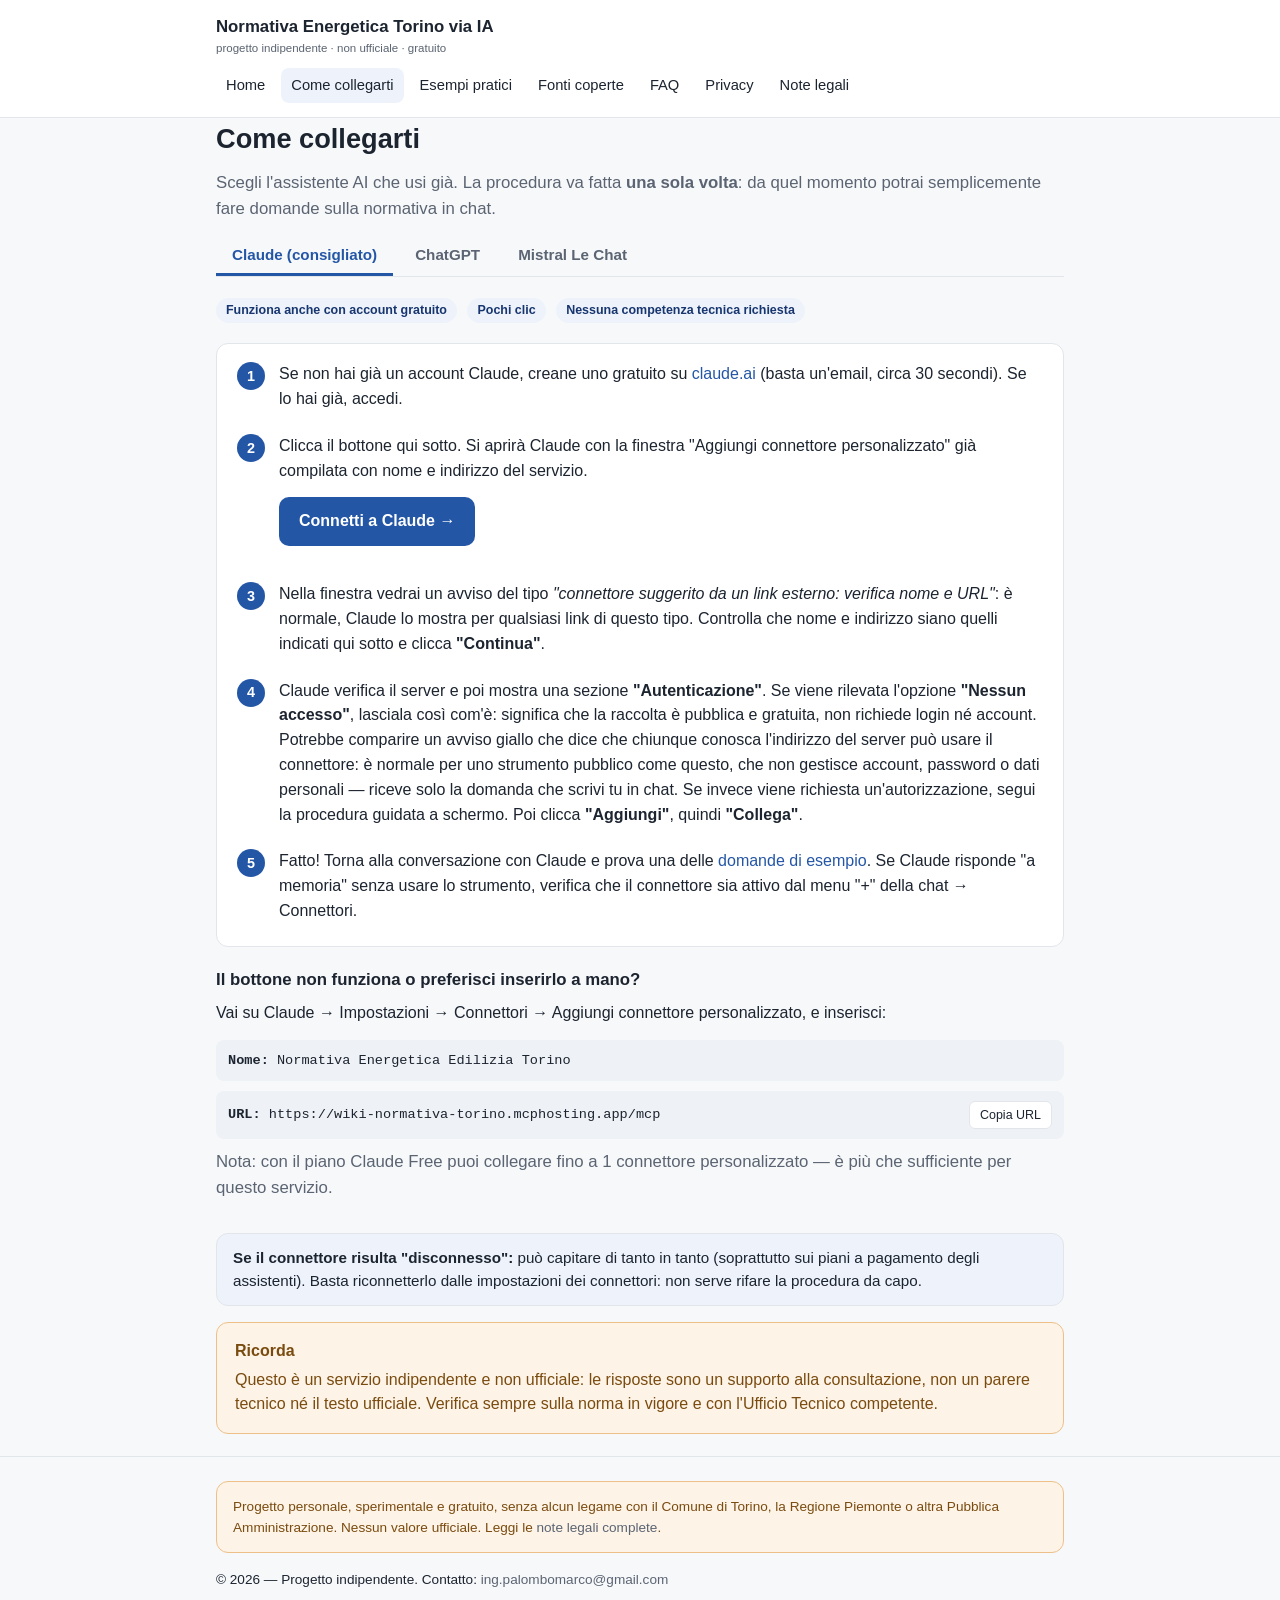
==== come-collegarti.html @ 1e22feb6 "Sito guida per il connettore MCP Normativa Energetica Edilizia Torino Adattato dal sito del calcolat" ====
<!DOCTYPE html>
<html lang="it">
<head>
<meta charset="UTF-8">
<meta name="viewport" content="width=device-width, initial-scale=1">
<title>Come collegarti — Normativa Energetica Torino via IA</title>
<meta name="description" content="Guida passo-passo per collegare la raccolta di normativa energetica edilizia di Torino a Claude, ChatGPT o Mistral Le Chat.">
<link rel="icon" href="data:image/svg+xml,%3Csvg xmlns=%27http://www.w3.org/2000/svg%27 viewBox=%270 0 32 32%27%3E%3Crect width=%2732%27 height=%2732%27 rx=%277%27 fill=%27%232456a6%27/%3E%3Ctext x=%2716%27 y=%2723%27 text-anchor=%27middle%27 font-family=%27Georgia,serif%27 font-size=%2720%27 font-weight=%27bold%27 fill=%27white%27%3E%C2%A7%3C/text%3E%3C/svg%3E">
<link rel="stylesheet" href="style.css">
</head>
<body>
<header class="site-header">
  <div class="container">
    <div class="brand">Normativa Energetica Torino via IA
      <small>progetto indipendente &middot; non ufficiale &middot; gratuito</small>
    </div>
    <nav class="site-nav">
      <a href="index.html">Home</a>
      <a href="come-collegarti.html" class="active">Come collegarti</a>
      <a href="esempi.html">Esempi pratici</a>
      <a href="fonti.html">Fonti coperte</a>
      <a href="faq.html">FAQ</a>
      <a href="privacy.html">Privacy</a>
      <a href="note-legali.html">Note legali</a>
    </nav>
  </div>
</header>

<main class="container">

  <h1>Come collegarti</h1>
  <p class="lead">
    Scegli l'assistente AI che usi già. La procedura va fatta <strong>una sola volta</strong>:
    da quel momento potrai semplicemente fare domande sulla normativa in chat.
  </p>

  <div class="tabs" role="tablist">
    <button class="tab-btn active" role="tab" aria-selected="true" data-tab="tab-claude">Claude (consigliato)</button>
    <button class="tab-btn" role="tab" aria-selected="false" data-tab="tab-chatgpt">ChatGPT</button>
    <button class="tab-btn" role="tab" aria-selected="false" data-tab="tab-lechat">Mistral Le Chat</button>
  </div>

  <!-- CLAUDE -->
  <div class="tab-panel active" id="tab-claude">
    <p>
      <span class="pill">Funziona anche con account gratuito</span>
      <span class="pill">Pochi clic</span>
      <span class="pill">Nessuna competenza tecnica richiesta</span>
    </p>

    <div class="card">
      <ol class="steps">
        <li>
          Se non hai già un account Claude, creane uno gratuito su
          <a href="https://claude.ai" target="_blank" rel="noopener">claude.ai</a> (basta un'email,
          circa 30 secondi). Se lo hai già, accedi.
        </li>
        <li>
          Clicca il bottone qui sotto. Si aprirà Claude con la finestra "Aggiungi connettore
          personalizzato" già compilata con nome e indirizzo del servizio.
          <div class="btn-row">
            <a class="btn" id="claude-connect-btn"
               href="https://claude.ai/customize/connectors?modal=add-custom-connector&amp;connectorName=Normativa%20Energetica%20Edilizia%20Torino&amp;connectorUrl=https%3A%2F%2Fwiki-normativa-torino.mcphosting.app%2Fmcp"
               target="_blank" rel="noopener">
              Connetti a Claude &rarr;
            </a>
          </div>
        </li>
        <li>
          Nella finestra vedrai un avviso del tipo <em>"connettore suggerito da un link
          esterno: verifica nome e URL"</em>: è normale, Claude lo mostra per qualsiasi link di
          questo tipo. Controlla che nome e indirizzo siano quelli indicati qui sotto e clicca
          <strong>"Continua"</strong>.
        </li>
        <li>
          Claude verifica il server e poi mostra una sezione <strong>"Autenticazione"</strong>.
          Se viene rilevata l'opzione <strong>"Nessun accesso"</strong>, lasciala così com'è:
          significa che la raccolta è pubblica e gratuita, non richiede login né account.
          Potrebbe comparire un avviso giallo che dice che chiunque conosca l'indirizzo del
          server può usare il connettore: è normale per uno strumento pubblico come questo, che
          non gestisce account, password o dati personali — riceve solo la domanda che scrivi
          tu in chat. Se invece viene richiesta un'autorizzazione, segui la procedura guidata a
          schermo. Poi clicca <strong>"Aggiungi"</strong>, quindi <strong>"Collega"</strong>.
        </li>
        <li>
          Fatto! Torna alla conversazione con Claude e prova una delle
          <a href="esempi.html">domande di esempio</a>. Se Claude risponde "a memoria" senza usare
          lo strumento, verifica che il connettore sia attivo dal menu "+" della chat &rarr; Connettori.
        </li>
      </ol>
    </div>

    <h3>Il bottone non funziona o preferisci inserirlo a mano?</h3>
    <p>Vai su Claude &rarr; Impostazioni &rarr; Connettori &rarr; Aggiungi connettore personalizzato, e inserisci:</p>
    <div class="code-box">
      <span><strong>Nome:</strong> Normativa Energetica Edilizia Torino</span>
    </div>
    <div class="code-box">
      <span id="mcp-url-claude"><strong>URL:</strong> https://wiki-normativa-torino.mcphosting.app/mcp</span>
      <button class="copy-btn" onclick="copyText(this, 'https://wiki-normativa-torino.mcphosting.app/mcp')">Copia URL</button>
    </div>
    <p class="lead">
      Nota: con il piano Claude Free puoi collegare fino a 1 connettore personalizzato — è più
      che sufficiente per questo servizio.
    </p>
  </div>

  <!-- CHATGPT -->
  <div class="tab-panel" id="tab-chatgpt">
    <p>
      <span class="pill">Richiede piano Plus, Pro, Business o Enterprise/Edu</span>
      <span class="pill">Il piano Free NON è supportato</span>
      <span class="pill">5-6 passaggi</span>
    </p>

    <div class="banner warn">
      <strong>Nota</strong>
      ChatGPT richiede di attivare la "Developer mode" (modalità sviluppatore) per poter
      collegare un connettore personalizzato come questo. È una funzione ufficiale di OpenAI,
      non qualcosa di rischioso, ma comparirà un avviso di attenzione: è normale, riguarda
      qualsiasi connettore esterno, non solo questo.
    </div>

    <div class="card">
      <ol class="steps">
        <li>Apri ChatGPT sul web e accedi con un account Plus, Pro, Business, Enterprise o Edu.</li>
        <li>Vai su <strong>Impostazioni &rarr; App e connettori</strong> (in inglese "Settings &rarr; Apps &amp; Connectors").</li>
        <li>Nelle impostazioni avanzate, attiva <strong>"Developer mode"</strong> (modalità sviluppatore).</li>
        <li>Clicca <strong>"Aggiungi connettore" / "Add connector"</strong>, scegli l'opzione per un connettore personalizzato (custom/remote MCP) e incolla i dati qui sotto.</li>
        <li>Conferma la creazione del connettore.</li>
        <li>
          Nella conversazione, apri il menu degli strumenti/connettori e assicurati che il
          connettore sia attivato per quella chat, poi prova una
          <a href="esempi.html">domanda di esempio</a>.
        </li>
      </ol>
    </div>

    <div class="code-box">
      <span><strong>Nome:</strong> Normativa Energetica Edilizia Torino</span>
    </div>
    <div class="code-box">
      <span><strong>URL:</strong> https://wiki-normativa-torino.mcphosting.app/mcp</span>
      <button class="copy-btn" onclick="copyText(this, 'https://wiki-normativa-torino.mcphosting.app/mcp')">Copia URL</button>
    </div>
  </div>

  <!-- LE CHAT -->
  <div class="tab-panel" id="tab-lechat">
    <p>
      <span class="pill">Funziona anche con account gratuito</span>
      <span class="pill">3-4 passaggi</span>
    </p>

    <div class="card">
      <ol class="steps">
        <li>
          Apri <a href="https://chat.mistral.ai" target="_blank" rel="noopener">Le Chat</a>
          (Mistral AI) e accedi, oppure crea un account gratuito.
        </li>
        <li>Vai su <strong>Impostazioni &rarr; Connettori</strong> e scegli di aggiungere un connettore personalizzato.</li>
        <li>Incolla i dati qui sotto e conferma. Se compare una richiesta di accesso/autorizzazione, segui semplicemente la procedura guidata a schermo.</li>
        <li>
          Fatto! Torna alla conversazione e prova una
          <a href="esempi.html">domanda di esempio</a>.
        </li>
      </ol>
    </div>

    <div class="code-box">
      <span><strong>Nome:</strong> Normativa Energetica Edilizia Torino</span>
    </div>
    <div class="code-box">
      <span><strong>URL:</strong> https://wiki-normativa-torino.mcphosting.app/mcp</span>
      <button class="copy-btn" onclick="copyText(this, 'https://wiki-normativa-torino.mcphosting.app/mcp')">Copia URL</button>
    </div>
  </div>

  <div class="tip" style="margin-top:32px;">
    <strong>Se il connettore risulta "disconnesso":</strong> può capitare di tanto in tanto
    (soprattutto sui piani a pagamento degli assistenti). Basta riconnetterlo dalle impostazioni
    dei connettori: non serve rifare la procedura da capo.
  </div>

  <div class="banner warn">
    <strong>Ricorda</strong>
    Questo è un servizio indipendente e non ufficiale: le risposte sono un supporto alla
    consultazione, non un parere tecnico né il testo ufficiale. Verifica sempre sulla norma
    in vigore e con l'Ufficio Tecnico competente.
  </div>

</main>

<footer class="site-footer">
  <div class="container">
    <div class="disclaimer">
      Progetto personale, sperimentale e gratuito, senza alcun legame con il Comune di Torino,
      la Regione Piemonte o altra Pubblica Amministrazione. Nessun valore ufficiale.
      Leggi le <a href="note-legali.html">note legali complete</a>.
    </div>
    <p>&copy; 2026 — Progetto indipendente. Contatto: <a href="mailto:ing.palombomarco@gmail.com">ing.palombomarco@gmail.com</a></p>
  </div>
</footer>

<script src="script.js"></script>
</body>
</html>
---- style.css ----
:root {
  --bg: #f7f8fa;
  --surface: #ffffff;
  --text: #1c2430;
  --text-muted: #5b6472;
  --border: #e2e5ea;
  --primary: #2456a6;
  --primary-dark: #17356f;
  --primary-contrast: #ffffff;
  --accent-bg: #eef3fb;
  --warn-bg: #fdf3e7;
  --warn-border: #eec089;
  --warn-text: #7a4b0f;
  --danger-bg: #fdecec;
  --danger-border: #f0a9a9;
  --danger-text: #8a1f1f;
  --code-bg: #eef1f5;
  --radius: 12px;
}

@media (prefers-color-scheme: dark) {
  :root:not([data-theme="light"]) {
    --bg: #10151c;
    --surface: #171d26;
    --text: #e7ebf0;
    --text-muted: #9aa4b2;
    --border: #2a323d;
    --primary: #6fa0e6;
    --primary-dark: #8fb6ee;
    --primary-contrast: #0b1420;
    --accent-bg: #182335;
    --warn-bg: #2c2312;
    --warn-border: #6b4c17;
    --warn-text: #f0c98a;
    --danger-bg: #2b1414;
    --danger-border: #7a2f2f;
    --danger-text: #f2a3a3;
    --code-bg: #1c232d;
  }
}

:root[data-theme="dark"] {
  --bg: #10151c;
  --surface: #171d26;
  --text: #e7ebf0;
  --text-muted: #9aa4b2;
  --border: #2a323d;
  --primary: #6fa0e6;
  --primary-dark: #8fb6ee;
  --primary-contrast: #0b1420;
  --accent-bg: #182335;
  --warn-bg: #2c2312;
  --warn-border: #6b4c17;
  --warn-text: #f0c98a;
  --danger-bg: #2b1414;
  --danger-border: #7a2f2f;
  --danger-text: #f2a3a3;
  --code-bg: #1c232d;
}

* { box-sizing: border-box; }

html, body {
  margin: 0;
  padding: 0;
  background: var(--bg);
  color: var(--text);
  font-family: -apple-system, "Segoe UI", Roboto, Helvetica, Arial, sans-serif;
  line-height: 1.55;
}

a { color: var(--primary); text-decoration: none; }
a:hover { text-decoration: underline; }

.container {
  max-width: 880px;
  margin: 0 auto;
  padding: 0 16px;
}

header.site-header {
  border-bottom: 1px solid var(--border);
  background: var(--surface);
  position: sticky;
  top: 0;
  z-index: 10;
}

.site-header .container {
  display: flex;
  align-items: center;
  justify-content: space-between;
  padding: 14px 16px;
  flex-wrap: wrap;
  gap: 10px;
}

.brand {
  font-weight: 700;
  font-size: 1.05rem;
  color: var(--text);
}

.brand small {
  display: block;
  font-weight: 400;
  font-size: 0.72rem;
  color: var(--text-muted);
}

nav.site-nav {
  display: flex;
  gap: 6px;
  flex-wrap: wrap;
}

nav.site-nav a {
  color: var(--text);
  font-size: 0.92rem;
  padding: 6px 10px;
  border-radius: 8px;
}

nav.site-nav a.active,
nav.site-nav a:hover {
  background: var(--accent-bg);
  text-decoration: none;
}

main {
  padding: 28px 0 60px;
}

h1 { font-size: 1.7rem; margin: 0 0 10px; }
h2 { font-size: 1.3rem; margin: 32px 0 12px; }
h3 { font-size: 1.05rem; margin: 20px 0 8px; }

p { margin: 0 0 14px; color: var(--text); }
.lead { font-size: 1.05rem; color: var(--text-muted); }

.card {
  background: var(--surface);
  border: 1px solid var(--border);
  border-radius: var(--radius);
  padding: 18px 20px;
  margin: 0 0 16px;
}

.banner {
  border-radius: var(--radius);
  padding: 16px 18px;
  margin: 0 0 22px;
  border: 1px solid var(--border);
}

.banner.danger {
  background: var(--danger-bg);
  border-color: var(--danger-border);
  color: var(--danger-text);
}

.banner.warn {
  background: var(--warn-bg);
  border-color: var(--warn-border);
  color: var(--warn-text);
}

.banner strong { display: block; margin-bottom: 4px; }

.btn {
  display: inline-flex;
  align-items: center;
  gap: 8px;
  background: var(--primary);
  color: var(--primary-contrast);
  border: none;
  padding: 12px 20px;
  border-radius: 10px;
  font-size: 1rem;
  font-weight: 600;
  cursor: pointer;
}

.btn:hover { background: var(--primary-dark); text-decoration: none; }

.btn.secondary {
  background: transparent;
  color: var(--primary);
  border: 1px solid var(--primary);
}

.btn-row { display: flex; gap: 10px; flex-wrap: wrap; margin: 14px 0; }

.steps { padding-left: 0; list-style: none; counter-reset: step; margin: 0; }

.steps li {
  counter-increment: step;
  position: relative;
  padding: 0 0 18px 42px;
  margin-bottom: 4px;
}

.steps li::before {
  content: counter(step);
  position: absolute;
  left: 0;
  top: 0;
  width: 28px;
  height: 28px;
  border-radius: 50%;
  background: var(--primary);
  color: var(--primary-contrast);
  font-weight: 700;
  font-size: 0.9rem;
  display: flex;
  align-items: center;
  justify-content: center;
}

.steps li:last-child { padding-bottom: 0; }

.tabs {
  display: flex;
  gap: 6px;
  border-bottom: 1px solid var(--border);
  margin-bottom: 20px;
  flex-wrap: wrap;
}

.tab-btn {
  background: transparent;
  border: none;
  padding: 10px 16px;
  font-size: 0.95rem;
  font-weight: 600;
  color: var(--text-muted);
  cursor: pointer;
  border-bottom: 3px solid transparent;
}

.tab-btn.active {
  color: var(--primary);
  border-bottom-color: var(--primary);
}

.tab-panel { display: none; }
.tab-panel.active { display: block; }

.pill {
  display: inline-block;
  background: var(--accent-bg);
  color: var(--primary-dark);
  border-radius: 999px;
  padding: 3px 10px;
  font-size: 0.78rem;
  font-weight: 600;
  margin: 0 6px 6px 0;
}

code, .code-box {
  font-family: ui-monospace, SFMono-Regular, Consolas, Menlo, monospace;
  background: var(--code-bg);
  border-radius: 8px;
}

code { padding: 2px 6px; font-size: 0.9em; }

.code-box {
  display: flex;
  align-items: center;
  justify-content: space-between;
  gap: 10px;
  padding: 10px 12px;
  margin: 10px 0;
  font-size: 0.85rem;
  overflow-x: auto;
}

.code-box span { word-break: break-all; }

.copy-btn {
  flex-shrink: 0;
  background: var(--surface);
  border: 1px solid var(--border);
  color: var(--text);
  padding: 6px 10px;
  border-radius: 6px;
  font-size: 0.78rem;
  cursor: pointer;
}

.copy-btn:hover { background: var(--accent-bg); }

.prompt-card {
  border: 1px solid var(--border);
  border-radius: var(--radius);
  padding: 14px 16px;
  margin-bottom: 14px;
  background: var(--surface);
}

.prompt-card p { margin: 0 0 10px; font-style: italic; color: var(--text); }

footer.site-footer {
  border-top: 1px solid var(--border);
  padding: 24px 0 40px;
  color: var(--text-muted);
  font-size: 0.85rem;
}

footer.site-footer .disclaimer {
  background: var(--warn-bg);
  border: 1px solid var(--warn-border);
  color: var(--warn-text);
  border-radius: var(--radius);
  padding: 14px 16px;
  margin-bottom: 16px;
}

footer.site-footer a { color: var(--text-muted); }

.faq-item { margin-bottom: 18px; }
.faq-item h3 { margin-bottom: 6px; }

.overview {
  display: grid;
  grid-template-columns: repeat(3, 1fr);
  gap: 12px;
  margin: 8px 0 24px;
}

.overview .card { margin: 0; }
.overview .num {
  display: inline-flex;
  align-items: center;
  justify-content: center;
  width: 28px;
  height: 28px;
  border-radius: 50%;
  background: var(--primary);
  color: var(--primary-contrast);
  font-weight: 700;
  font-size: 0.9rem;
  margin-bottom: 8px;
}
.overview h3 { margin: 0 0 4px; font-size: 1rem; }
.overview p { margin: 0; font-size: 0.92rem; color: var(--text-muted); }

.tip {
  background: var(--accent-bg);
  border: 1px solid var(--border);
  border-radius: var(--radius);
  padding: 12px 16px;
  margin: 16px 0;
  font-size: 0.95rem;
}

@media (max-width: 640px) {
  .overview { grid-template-columns: 1fr; }
}

@media (max-width: 560px) {
  header.site-header { position: static; }
  .site-header .container { flex-direction: column; align-items: flex-start; }
  nav.site-nav { width: 100%; }
  h1 { font-size: 1.45rem; }
  .btn { width: 100%; justify-content: center; }
}

/* --- aggiunte per il sito "Normativa Energetica Torino via IA" --- */

.plain-list { margin: 0; padding-left: 20px; }
.plain-list li { margin-bottom: 8px; }
.plain-list li:last-child { margin-bottom: 0; }

.muted { color: var(--text-muted); font-size: 0.9em; }

.pill-row { line-height: 2; }

.src-table {
  width: 100%;
  border-collapse: collapse;
  background: var(--surface);
  border: 1px solid var(--border);
  border-radius: var(--radius);
  overflow: hidden;
  margin: 0 0 18px;
  font-size: 0.95rem;
}

.src-table th, .src-table td {
  text-align: left;
  padding: 10px 14px;
  border-bottom: 1px solid var(--border);
  vertical-align: top;
}

.src-table th {
  background: var(--accent-bg);
  color: var(--primary-dark);
  font-size: 0.82rem;
  text-transform: uppercase;
  letter-spacing: 0.03em;
}

.src-table tr:last-child td { border-bottom: none; }
.src-table td:last-child, .src-table th:last-child { text-align: right; white-space: nowrap; width: 1%; }
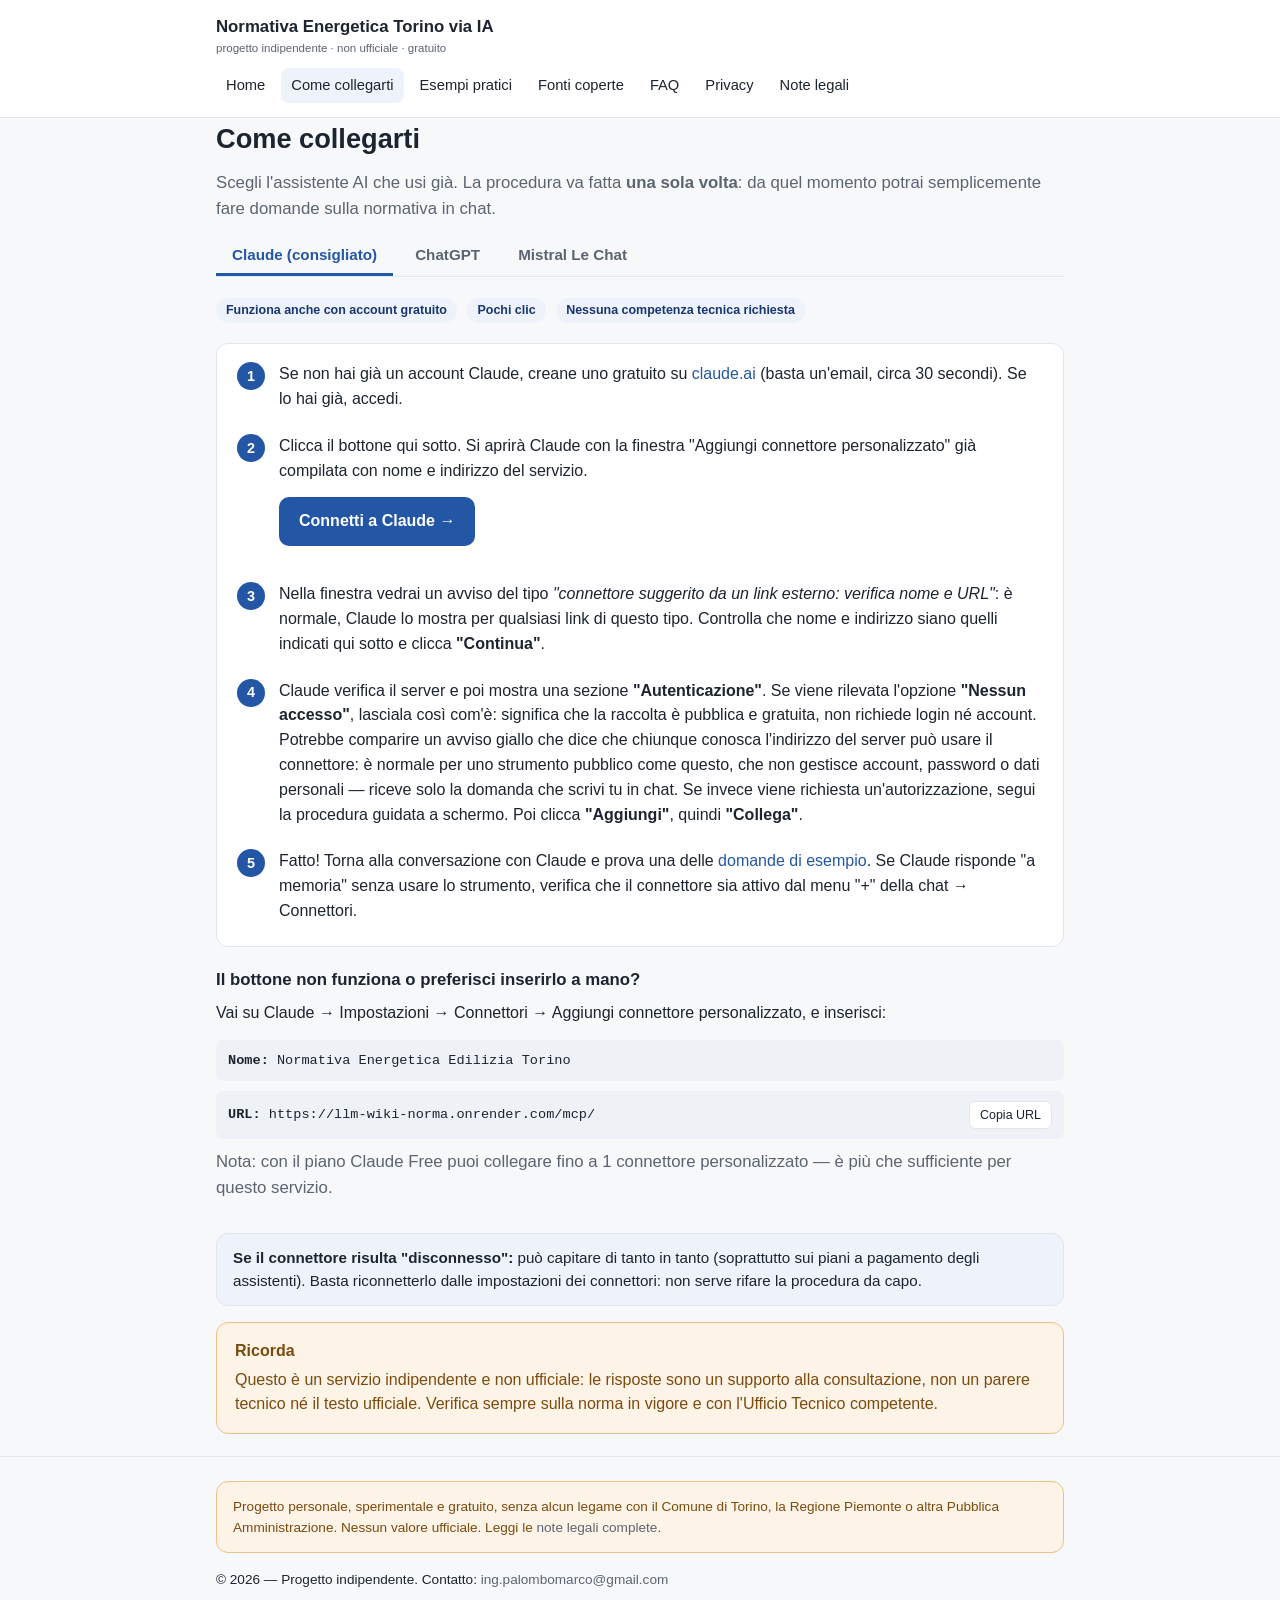
==== commit cf47ef78: "Aggiorna l'URL del connettore MCP al deploy Render https://llm-wiki-norma.onrender.com/mcp/ al posto" ====
--- a/come-collegarti.html
+++ b/come-collegarti.html
@@ -60,7 +60,7 @@
           personalizzato" già compilata con nome e indirizzo del servizio.
           <div class="btn-row">
             <a class="btn" id="claude-connect-btn"
-               href="https://claude.ai/customize/connectors?modal=add-custom-connector&amp;connectorName=Normativa%20Energetica%20Edilizia%20Torino&amp;connectorUrl=https%3A%2F%2Fwiki-normativa-torino.mcphosting.app%2Fmcp"
+               href="https://claude.ai/customize/connectors?modal=add-custom-connector&amp;connectorName=Normativa%20Energetica%20Edilizia%20Torino&amp;connectorUrl=https%3A%2F%2Fllm-wiki-norma.onrender.com%2Fmcp%2F"
                target="_blank" rel="noopener">
               Connetti a Claude &rarr;
             </a>
@@ -96,8 +96,8 @@
       <span><strong>Nome:</strong> Normativa Energetica Edilizia Torino</span>
     </div>
     <div class="code-box">
-      <span id="mcp-url-claude"><strong>URL:</strong> https://wiki-normativa-torino.mcphosting.app/mcp</span>
-      <button class="copy-btn" onclick="copyText(this, 'https://wiki-normativa-torino.mcphosting.app/mcp')">Copia URL</button>
+      <span id="mcp-url-claude"><strong>URL:</strong> https://llm-wiki-norma.onrender.com/mcp/</span>
+      <button class="copy-btn" onclick="copyText(this, 'https://llm-wiki-norma.onrender.com/mcp/')">Copia URL</button>
     </div>
     <p class="lead">
       Nota: con il piano Claude Free puoi collegare fino a 1 connettore personalizzato — è più
@@ -140,8 +140,8 @@
       <span><strong>Nome:</strong> Normativa Energetica Edilizia Torino</span>
     </div>
     <div class="code-box">
-      <span><strong>URL:</strong> https://wiki-normativa-torino.mcphosting.app/mcp</span>
-      <button class="copy-btn" onclick="copyText(this, 'https://wiki-normativa-torino.mcphosting.app/mcp')">Copia URL</button>
+      <span><strong>URL:</strong> https://llm-wiki-norma.onrender.com/mcp/</span>
+      <button class="copy-btn" onclick="copyText(this, 'https://llm-wiki-norma.onrender.com/mcp/')">Copia URL</button>
     </div>
   </div>
 
@@ -171,8 +171,8 @@
       <span><strong>Nome:</strong> Normativa Energetica Edilizia Torino</span>
     </div>
     <div class="code-box">
-      <span><strong>URL:</strong> https://wiki-normativa-torino.mcphosting.app/mcp</span>
-      <button class="copy-btn" onclick="copyText(this, 'https://wiki-normativa-torino.mcphosting.app/mcp')">Copia URL</button>
+      <span><strong>URL:</strong> https://llm-wiki-norma.onrender.com/mcp/</span>
+      <button class="copy-btn" onclick="copyText(this, 'https://llm-wiki-norma.onrender.com/mcp/')">Copia URL</button>
     </div>
   </div>
 
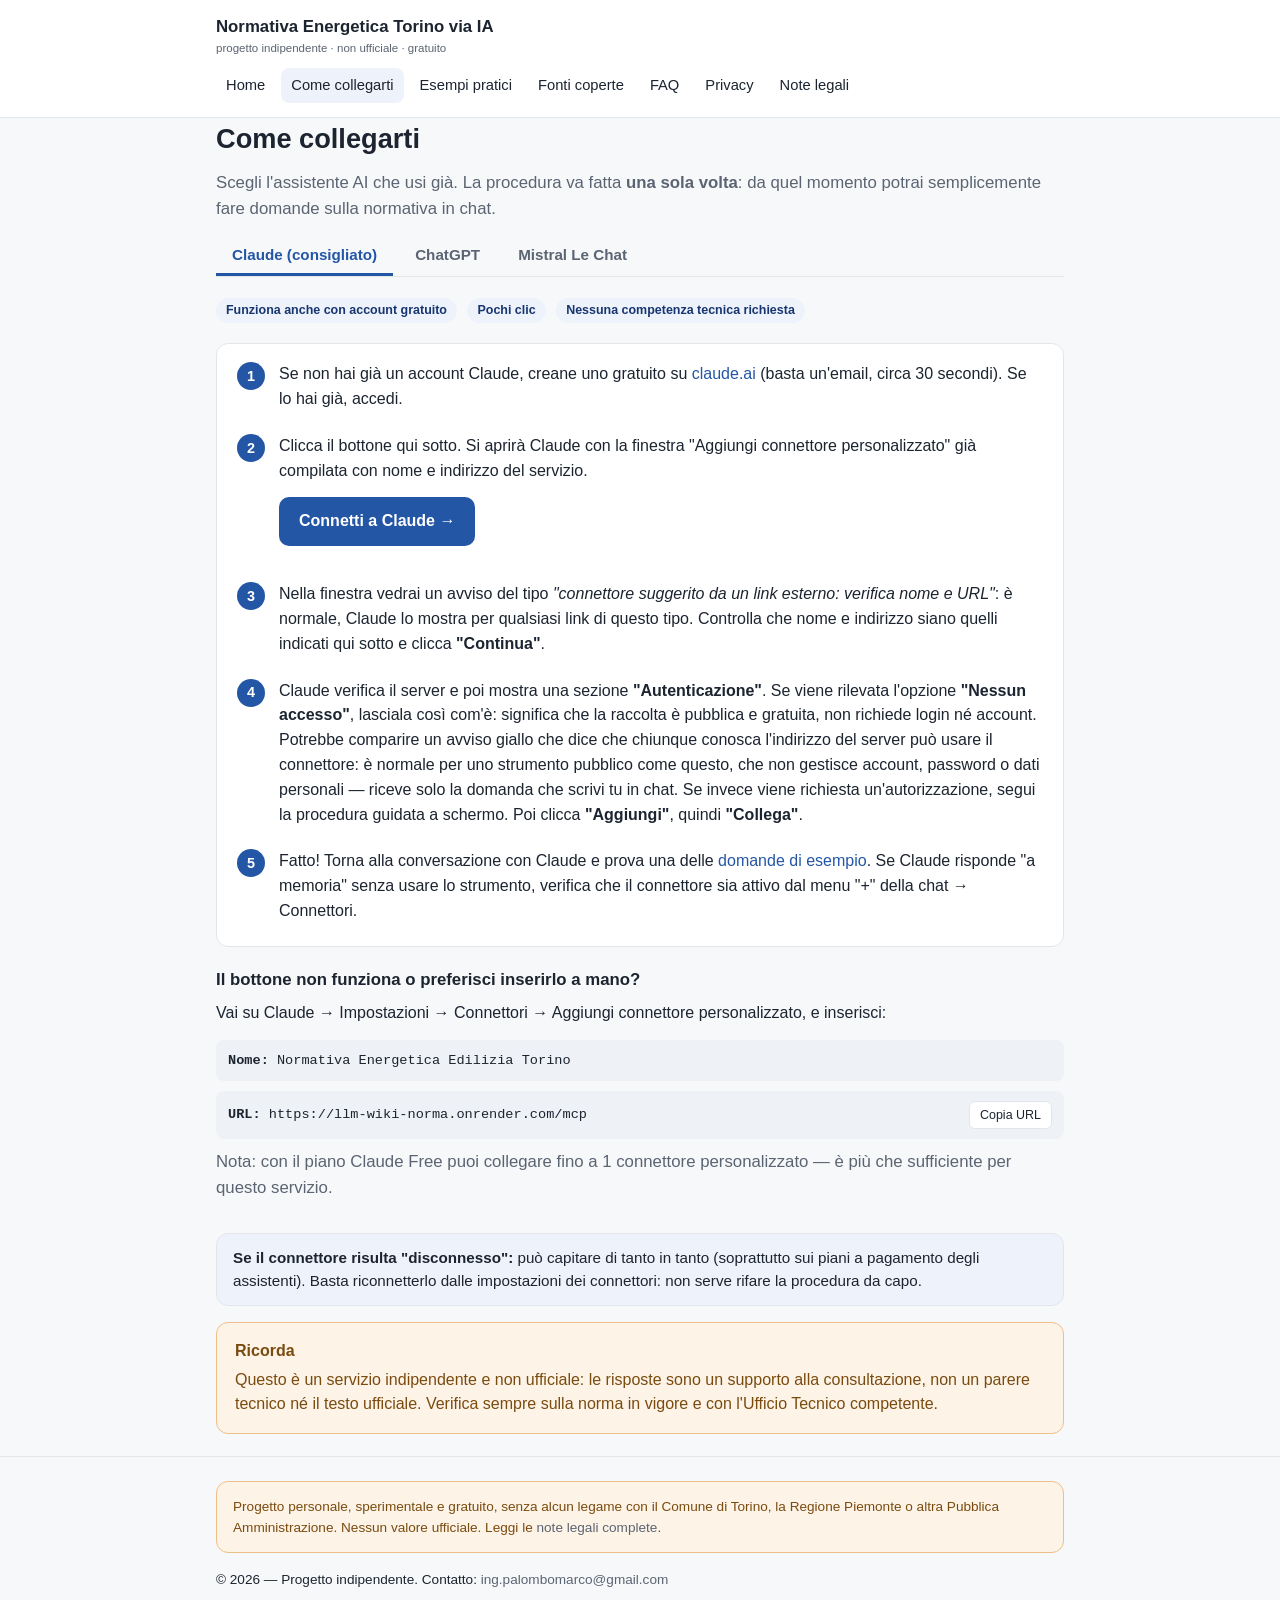
==== commit 0f324a03: "Togli lo slash finale dall'URL del connettore /mcp/ risponde 307 verso /mcp e la verifica del server" ====
--- a/come-collegarti.html
+++ b/come-collegarti.html
@@ -60,7 +60,7 @@
           personalizzato" già compilata con nome e indirizzo del servizio.
           <div class="btn-row">
             <a class="btn" id="claude-connect-btn"
-               href="https://claude.ai/customize/connectors?modal=add-custom-connector&amp;connectorName=Normativa%20Energetica%20Edilizia%20Torino&amp;connectorUrl=https%3A%2F%2Fllm-wiki-norma.onrender.com%2Fmcp%2F"
+               href="https://claude.ai/customize/connectors?modal=add-custom-connector&amp;connectorName=Normativa%20Energetica%20Edilizia%20Torino&amp;connectorUrl=https%3A%2F%2Fllm-wiki-norma.onrender.com%2Fmcp"
                target="_blank" rel="noopener">
               Connetti a Claude &rarr;
             </a>
@@ -96,8 +96,8 @@
       <span><strong>Nome:</strong> Normativa Energetica Edilizia Torino</span>
     </div>
     <div class="code-box">
-      <span id="mcp-url-claude"><strong>URL:</strong> https://llm-wiki-norma.onrender.com/mcp/</span>
-      <button class="copy-btn" onclick="copyText(this, 'https://llm-wiki-norma.onrender.com/mcp/')">Copia URL</button>
+      <span id="mcp-url-claude"><strong>URL:</strong> https://llm-wiki-norma.onrender.com/mcp</span>
+      <button class="copy-btn" onclick="copyText(this, 'https://llm-wiki-norma.onrender.com/mcp')">Copia URL</button>
     </div>
     <p class="lead">
       Nota: con il piano Claude Free puoi collegare fino a 1 connettore personalizzato — è più
@@ -140,8 +140,8 @@
       <span><strong>Nome:</strong> Normativa Energetica Edilizia Torino</span>
     </div>
     <div class="code-box">
-      <span><strong>URL:</strong> https://llm-wiki-norma.onrender.com/mcp/</span>
-      <button class="copy-btn" onclick="copyText(this, 'https://llm-wiki-norma.onrender.com/mcp/')">Copia URL</button>
+      <span><strong>URL:</strong> https://llm-wiki-norma.onrender.com/mcp</span>
+      <button class="copy-btn" onclick="copyText(this, 'https://llm-wiki-norma.onrender.com/mcp')">Copia URL</button>
     </div>
   </div>
 
@@ -171,8 +171,8 @@
       <span><strong>Nome:</strong> Normativa Energetica Edilizia Torino</span>
     </div>
     <div class="code-box">
-      <span><strong>URL:</strong> https://llm-wiki-norma.onrender.com/mcp/</span>
-      <button class="copy-btn" onclick="copyText(this, 'https://llm-wiki-norma.onrender.com/mcp/')">Copia URL</button>
+      <span><strong>URL:</strong> https://llm-wiki-norma.onrender.com/mcp</span>
+      <button class="copy-btn" onclick="copyText(this, 'https://llm-wiki-norma.onrender.com/mcp')">Copia URL</button>
     </div>
   </div>
 
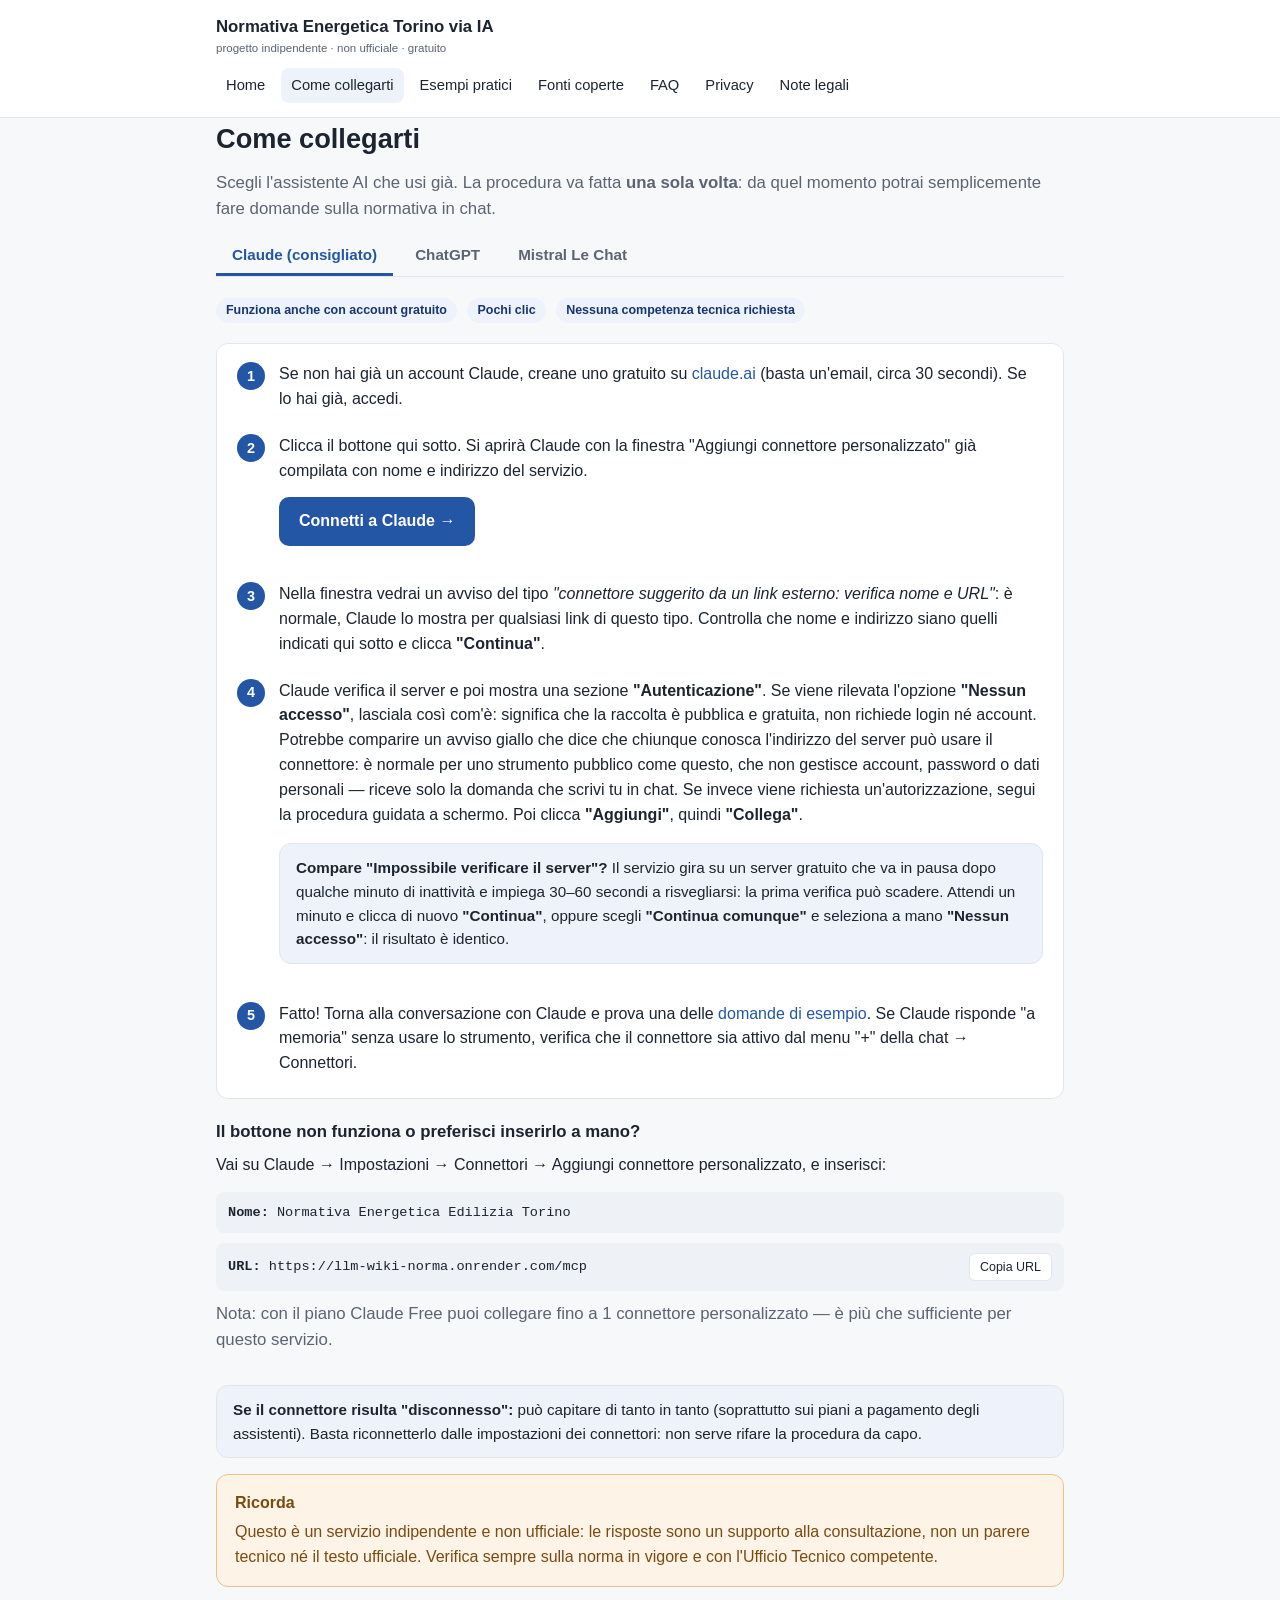
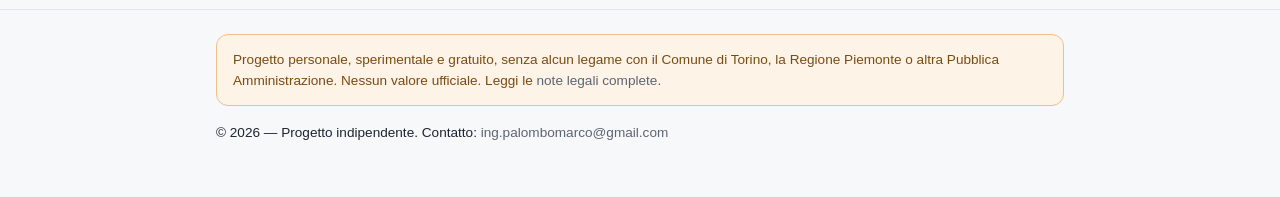
==== commit ca3aa754: "Spiega il caso "Impossibile verificare il server" (istanza free in pausa) L'istanza Render gratuita " ====
--- a/come-collegarti.html
+++ b/come-collegarti.html
@@ -81,6 +81,14 @@
           non gestisce account, password o dati personali — riceve solo la domanda che scrivi
           tu in chat. Se invece viene richiesta un'autorizzazione, segui la procedura guidata a
           schermo. Poi clicca <strong>"Aggiungi"</strong>, quindi <strong>"Collega"</strong>.
+          <div class="tip">
+            <strong>Compare "Impossibile verificare il server"?</strong> Il servizio gira su un
+            server gratuito che va in pausa dopo qualche minuto di inattività e impiega
+            30–60 secondi a risvegliarsi: la prima verifica può scadere. Attendi un minuto e
+            clicca di nuovo <strong>"Continua"</strong>, oppure scegli
+            <strong>"Continua comunque"</strong> e seleziona a mano <strong>"Nessun accesso"</strong>:
+            il risultato è identico.
+          </div>
         </li>
         <li>
           Fatto! Torna alla conversazione con Claude e prova una delle
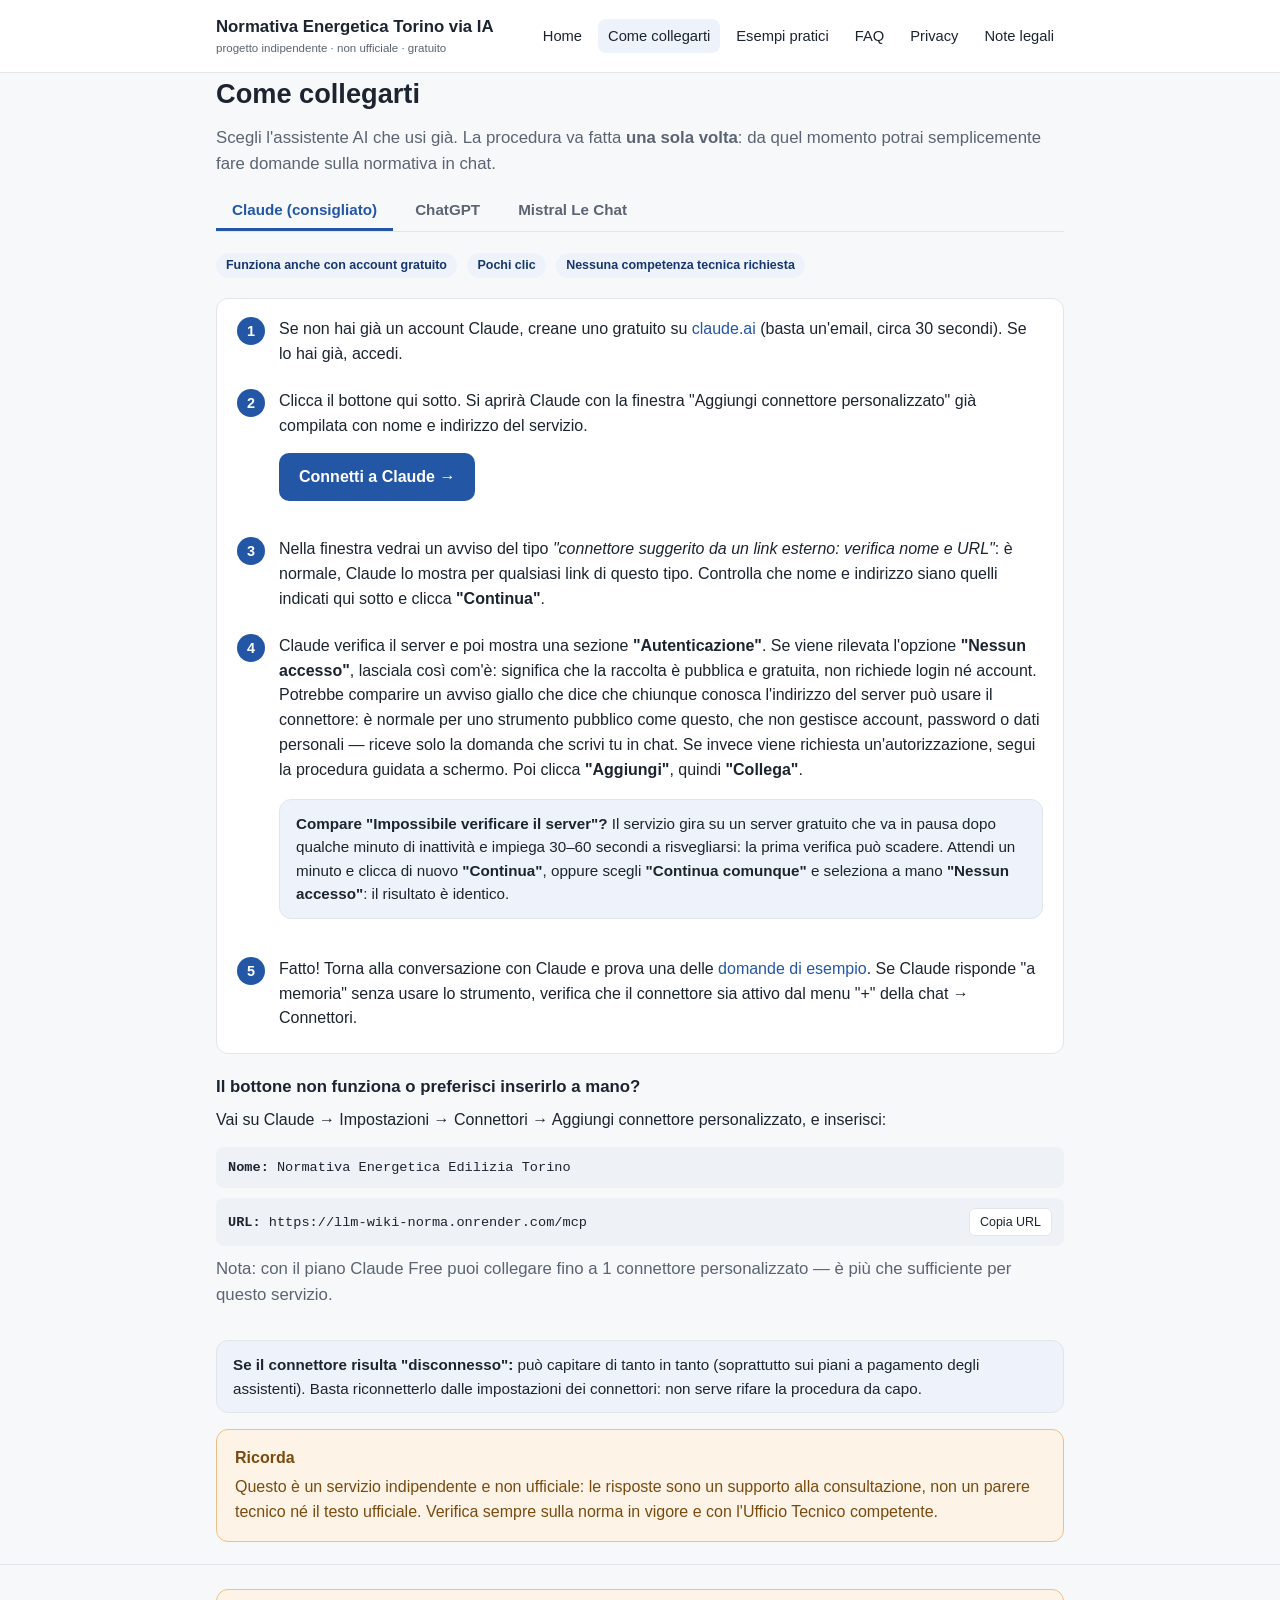
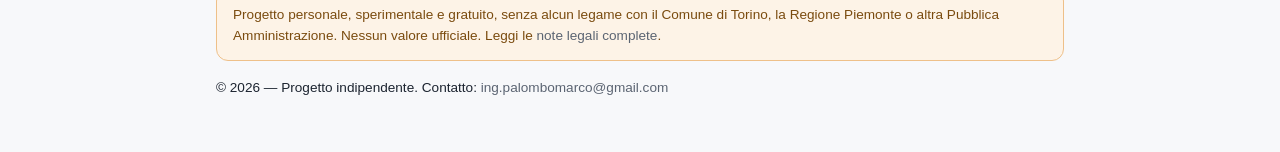
==== commit b090d5cc: "content: remove "Fonti coperte" section from the site Drop fonti.html and every nav link / inline re" ====
--- a/come-collegarti.html
+++ b/come-collegarti.html
@@ -18,7 +18,6 @@
       <a href="index.html">Home</a>
       <a href="come-collegarti.html" class="active">Come collegarti</a>
       <a href="esempi.html">Esempi pratici</a>
-      <a href="fonti.html">Fonti coperte</a>
       <a href="faq.html">FAQ</a>
       <a href="privacy.html">Privacy</a>
       <a href="note-legali.html">Note legali</a>
